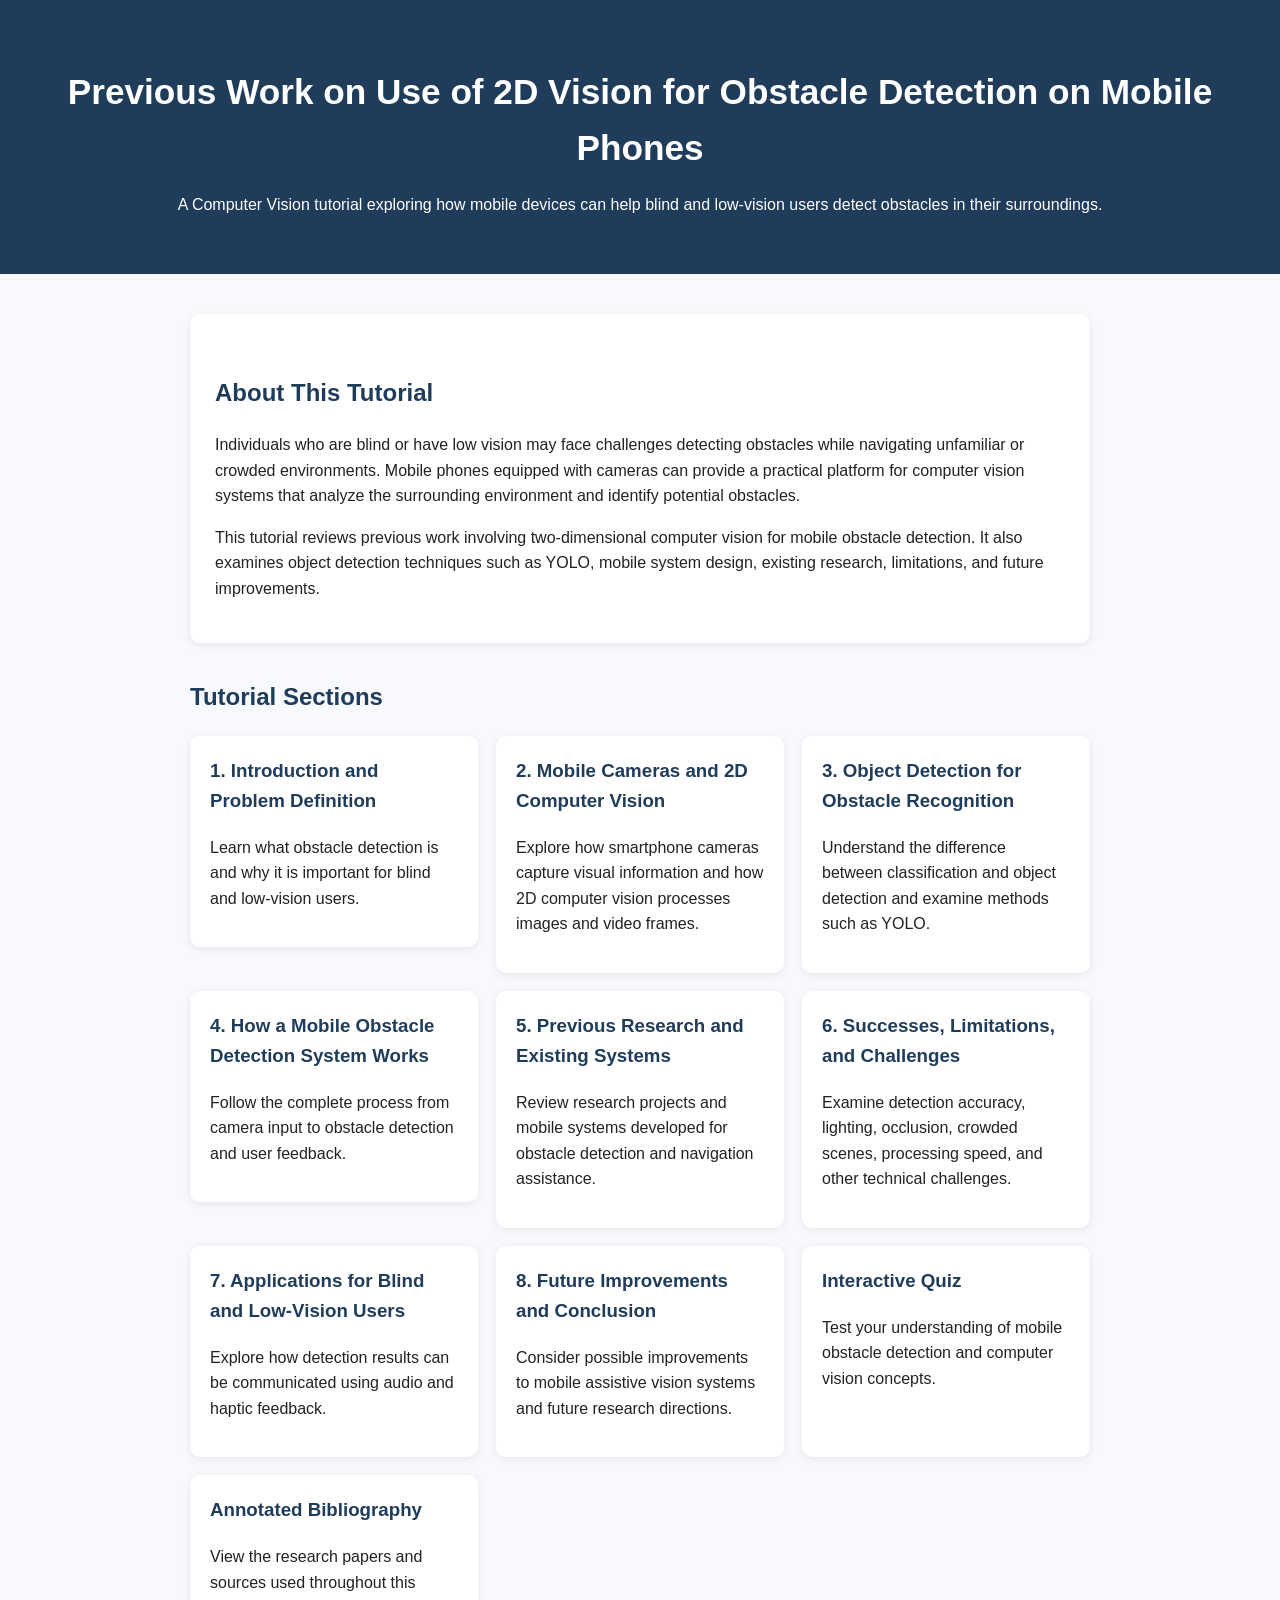
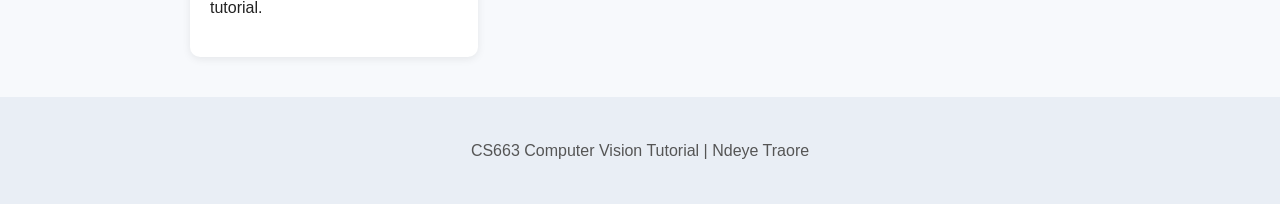
==== index.html @ 7481a4a6 "Update index.html" ====
<!DOCTYPE html>
<html lang="en">
<head>
  <meta charset="UTF-8">
  <meta name="viewport" content="width=device-width, initial-scale=1.0">

  <title>2D Vision for Mobile Obstacle Detection</title>

  <link rel="stylesheet" href="style.css">
</head>

<body>

  <header>
    <h1>Previous Work on Use of 2D Vision for Obstacle Detection on Mobile Phones</h1>

    <p>
      A Computer Vision tutorial exploring how mobile devices can help
      blind and low-vision users detect obstacles in their surroundings.
    </p>
  </header>

  <main>

    <section class="intro">
      <h2>About This Tutorial</h2>

      <p>
        Individuals who are blind or have low vision may face challenges
        detecting obstacles while navigating unfamiliar or crowded
        environments. Mobile phones equipped with cameras can provide a
        practical platform for computer vision systems that analyze the
        surrounding environment and identify potential obstacles.
      </p>

      <p>
        This tutorial reviews previous work involving two-dimensional
        computer vision for mobile obstacle detection. It also examines
        object detection techniques such as YOLO, mobile system design,
        existing research, limitations, and future improvements.
      </p>
    </section>

    <h2>Tutorial Sections</h2>

    <div class="sections">

      <a href="introduction.html" class="card-link">
        <div class="section-card">
          <h3>1. Introduction and Problem Definition</h3>
          <p>
            Learn what obstacle detection is and why it is important for
            blind and low-vision users.
          </p>
        </div>
      </a>

      <a href="mobile-vision.html" class="card-link">
  <div class="section-card">
    <h3>2. Mobile Cameras and 2D Computer Vision</h3>
    <p>
      Explore how smartphone cameras capture visual information and
      how 2D computer vision processes images and video frames.
    </p>
  </div>
</a>

      <a href="object-detection.html" class="card-link">
  <div class="section-card">
    <h3>3. Object Detection for Obstacle Recognition</h3>
    <p>
      Understand the difference between classification and object
      detection and examine methods such as YOLO.
    </p>
  </div>
</a>

      <a href="system-workflow.html" class="card-link">
  <div class="section-card">
    <h3>4. How a Mobile Obstacle Detection System Works</h3>
    <p>
      Follow the complete process from camera input to obstacle
      detection and user feedback.
    </p>
  </div>
</a>

      <a href="previous-research.html" class="card-link">
  <div class="section-card">
    <h3>5. Previous Research and Existing Systems</h3>
    <p>
      Review research projects and mobile systems developed for
      obstacle detection and navigation assistance.
    </p>
  </div>
</a>

      <div class="section-card">
        <h3>6. Successes, Limitations, and Challenges</h3>
        <p>
          Examine detection accuracy, lighting, occlusion, crowded scenes,
          processing speed, and other technical challenges.
        </p>
      </div>

      <div class="section-card">
        <h3>7. Applications for Blind and Low-Vision Users</h3>
        <p>
          Explore how detection results can be communicated using audio
          and haptic feedback.
        </p>
      </div>

      <div class="section-card">
        <h3>8. Future Improvements and Conclusion</h3>
        <p>
          Consider possible improvements to mobile assistive vision
          systems and future research directions.
        </p>
      </div>

      <div class="section-card">
        <h3>Interactive Quiz</h3>
        <p>
          Test your understanding of mobile obstacle detection and
          computer vision concepts.
        </p>
      </div>

      <div class="section-card">
        <h3>Annotated Bibliography</h3>
        <p>
          View the research papers and sources used throughout this
          tutorial.
        </p>
      </div>

    </div>

  </main>

  <footer>
    <p>CS663 Computer Vision Tutorial | Ndeye Traore</p>
  </footer>

</body>
</html>
---- style.css ----
body {
  font-family: Arial, sans-serif;
  margin: 0;
  background-color: #f7f9fc;
  color: #222;
  line-height: 1.6;
}

header {
  background-color: #1f3c5b;
  color: white;
  padding: 40px 20px;
  text-align: center;
}

header h1 {
  margin-bottom: 10px;
  font-size: 2.2rem;
}

main {
  max-width: 900px;
  margin: 40px auto;
  padding: 0 20px;
}

h2 {
  color: #1f3c5b;
  margin-top: 35px;
}

.intro {
  background: white;
  padding: 25px;
  border-radius: 10px;
  box-shadow: 0 2px 8px rgba(0, 0, 0, 0.08);
}

.sections {
  display: grid;
  grid-template-columns: repeat(auto-fit, minmax(250px, 1fr));
  gap: 18px;
  margin-top: 20px;
}

.section-card {
  background: white;
  padding: 20px;
  border-radius: 10px;
  box-shadow: 0 2px 8px rgba(0, 0, 0, 0.08);
}

.section-card h3 {
  color: #1f3c5b;
  margin-top: 0;
}

footer {
  text-align: center;
  padding: 25px;
  margin-top: 40px;
  background-color: #e9eef5;
  color: #555;
}


.card-link {
  text-decoration: none;
  color: inherit;
}

.card-link:visited {
  color: inherit;
}

.card-link .section-card {
  transition: transform 0.2s ease, box-shadow 0.2s ease;
}

.card-link .section-card h3,
.card-link .section-card p {
  text-decoration: none;
}


.card-link:hover .section-card {
  transform: translateY(-4px);
  box-shadow: 0 5px 15px rgba(0, 0, 0, 0.15);
}

.card-link:hover .section-card h3 {
  text-decoration: underline;
}
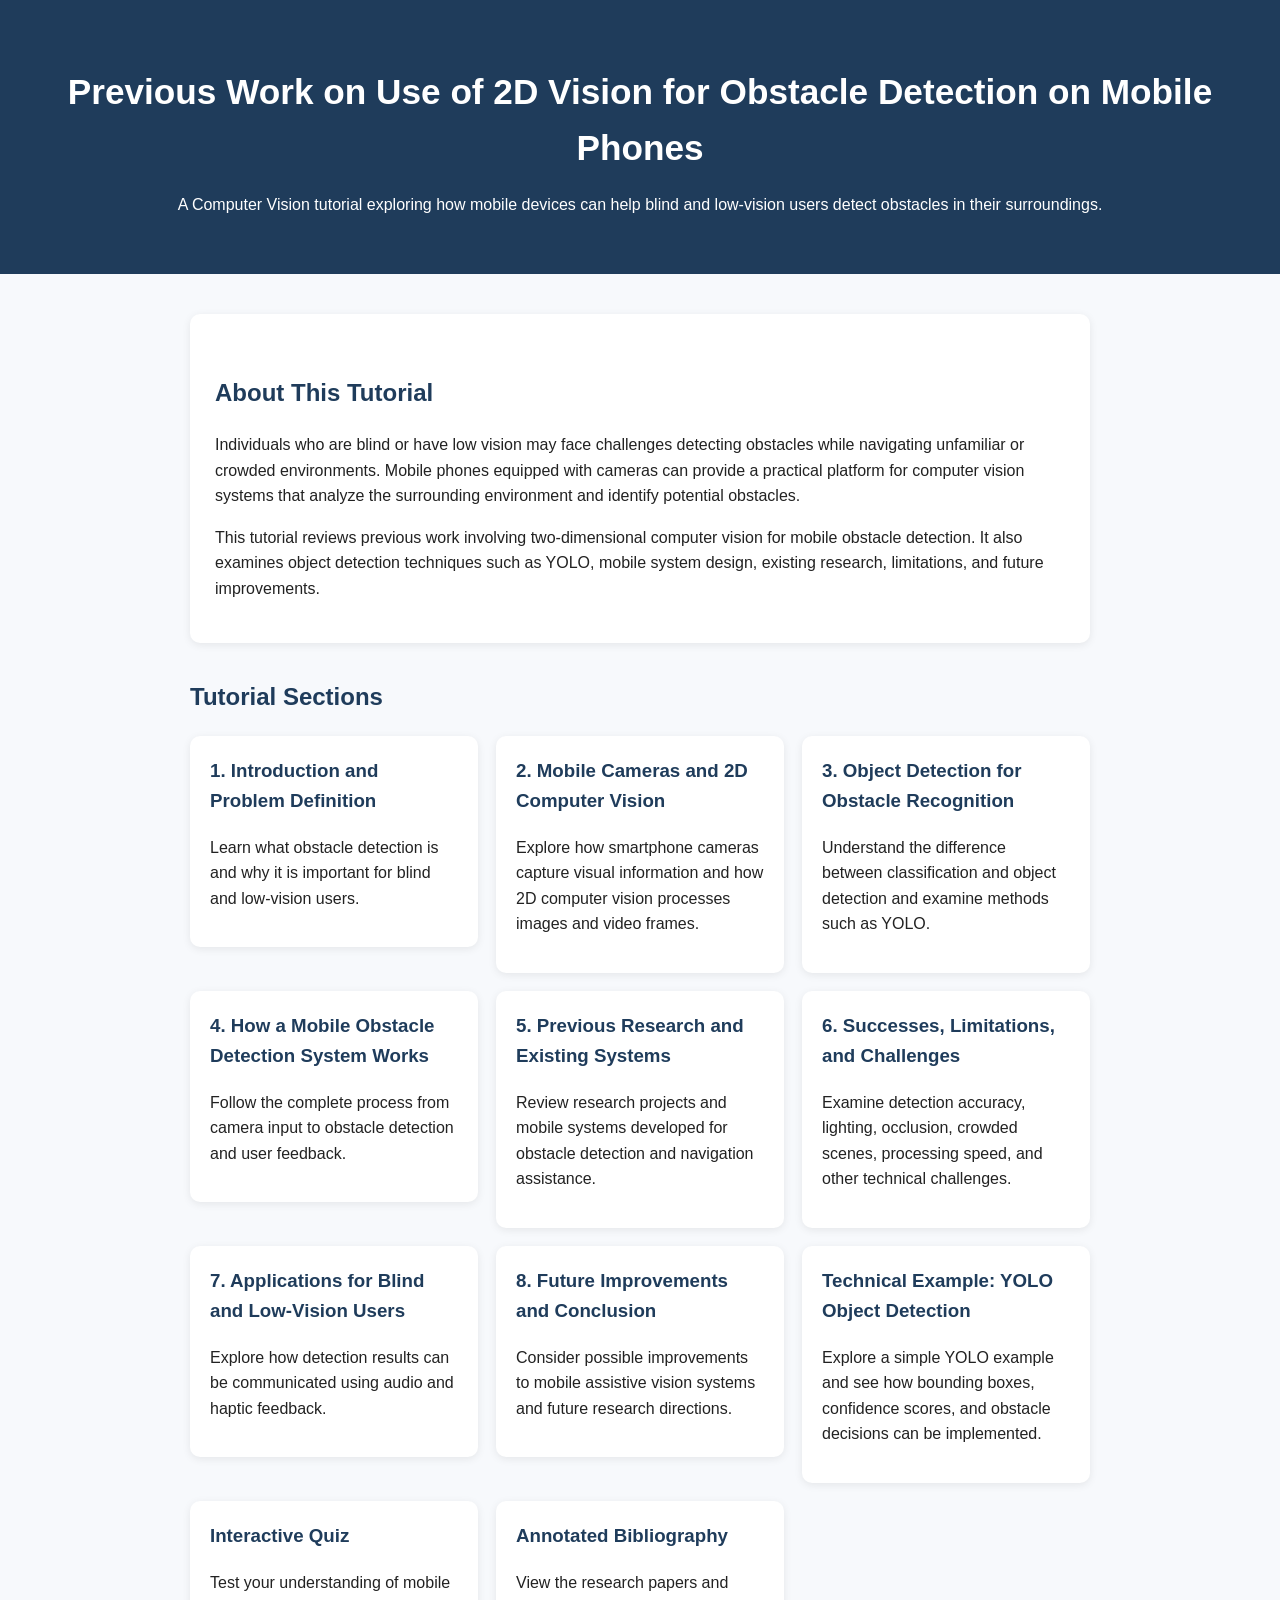
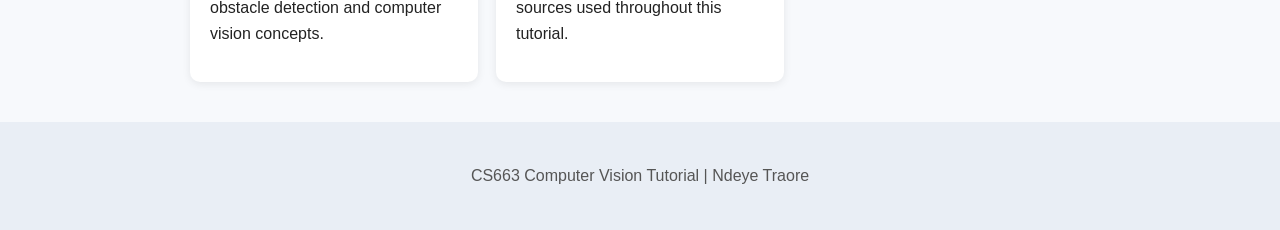
==== commit 1a2fefd8: "Update index.html" ====
--- a/index.html
+++ b/index.html
@@ -95,30 +95,46 @@
   </div>
 </a>
 
-      <div class="section-card">
-        <h3>6. Successes, Limitations, and Challenges</h3>
-        <p>
-          Examine detection accuracy, lighting, occlusion, crowded scenes,
-          processing speed, and other technical challenges.
-        </p>
-      </div>
+      <a href="limitations-challenges.html" class="card-link">
+  <div class="section-card">
+    <h3>6. Successes, Limitations, and Challenges</h3>
+    <p>
+      Examine detection accuracy, lighting, occlusion, crowded scenes,
+      processing speed, and other technical challenges.
+    </p>
+  </div>
+</a>
 
-      <div class="section-card">
-        <h3>7. Applications for Blind and Low-Vision Users</h3>
-        <p>
-          Explore how detection results can be communicated using audio
-          and haptic feedback.
-        </p>
-      </div>
+      <a href="applications.html" class="card-link">
+  <div class="section-card">
+    <h3>7. Applications for Blind and Low-Vision Users</h3>
+    <p>
+      Explore how detection results can be communicated using audio
+      and haptic feedback.
+    </p>
+  </div>
+</a>
 
-      <div class="section-card">
-        <h3>8. Future Improvements and Conclusion</h3>
-        <p>
-          Consider possible improvements to mobile assistive vision
-          systems and future research directions.
-        </p>
-      </div>
+      <a href="future-conclusion.html" class="card-link">
+  <div class="section-card">
+    <h3>8. Future Improvements and Conclusion</h3>
+    <p>
+      Consider possible improvements to mobile assistive vision
+      systems and future research directions.
+    </p>
+  </div>
+</a>
 
+<a href="technical-example.html" class="card-link">
+  <div class="section-card">
+    <h3>Technical Example: YOLO Object Detection</h3>
+    <p>
+      Explore a simple YOLO example and see how bounding boxes,
+      confidence scores, and obstacle decisions can be implemented.
+    </p>
+  </div>
+</a>
+      
       <div class="section-card">
         <h3>Interactive Quiz</h3>
         <p>
@@ -127,13 +143,15 @@
         </p>
       </div>
 
-      <div class="section-card">
-        <h3>Annotated Bibliography</h3>
-        <p>
-          View the research papers and sources used throughout this
-          tutorial.
-        </p>
-      </div>
+     <a href="bibliography.html" class="card-link">
+  <div class="section-card">
+    <h3>Annotated Bibliography</h3>
+    <p>
+      View the research papers and sources used throughout this
+      tutorial.
+    </p>
+  </div>
+</a>
 
     </div>
 
--- a/style.css
+++ b/style.css
@@ -91,3 +91,14 @@
 .card-link:hover .section-card h3 {
   text-decoration: underline;
 }
+pre {
+  background-color: #f1f4f8;
+  padding: 18px;
+  border-radius: 8px;
+  overflow-x: auto;
+  border-left: 4px solid #1f3c5b;
+}
+
+code {
+  font-family: "Courier New", monospace;
+}
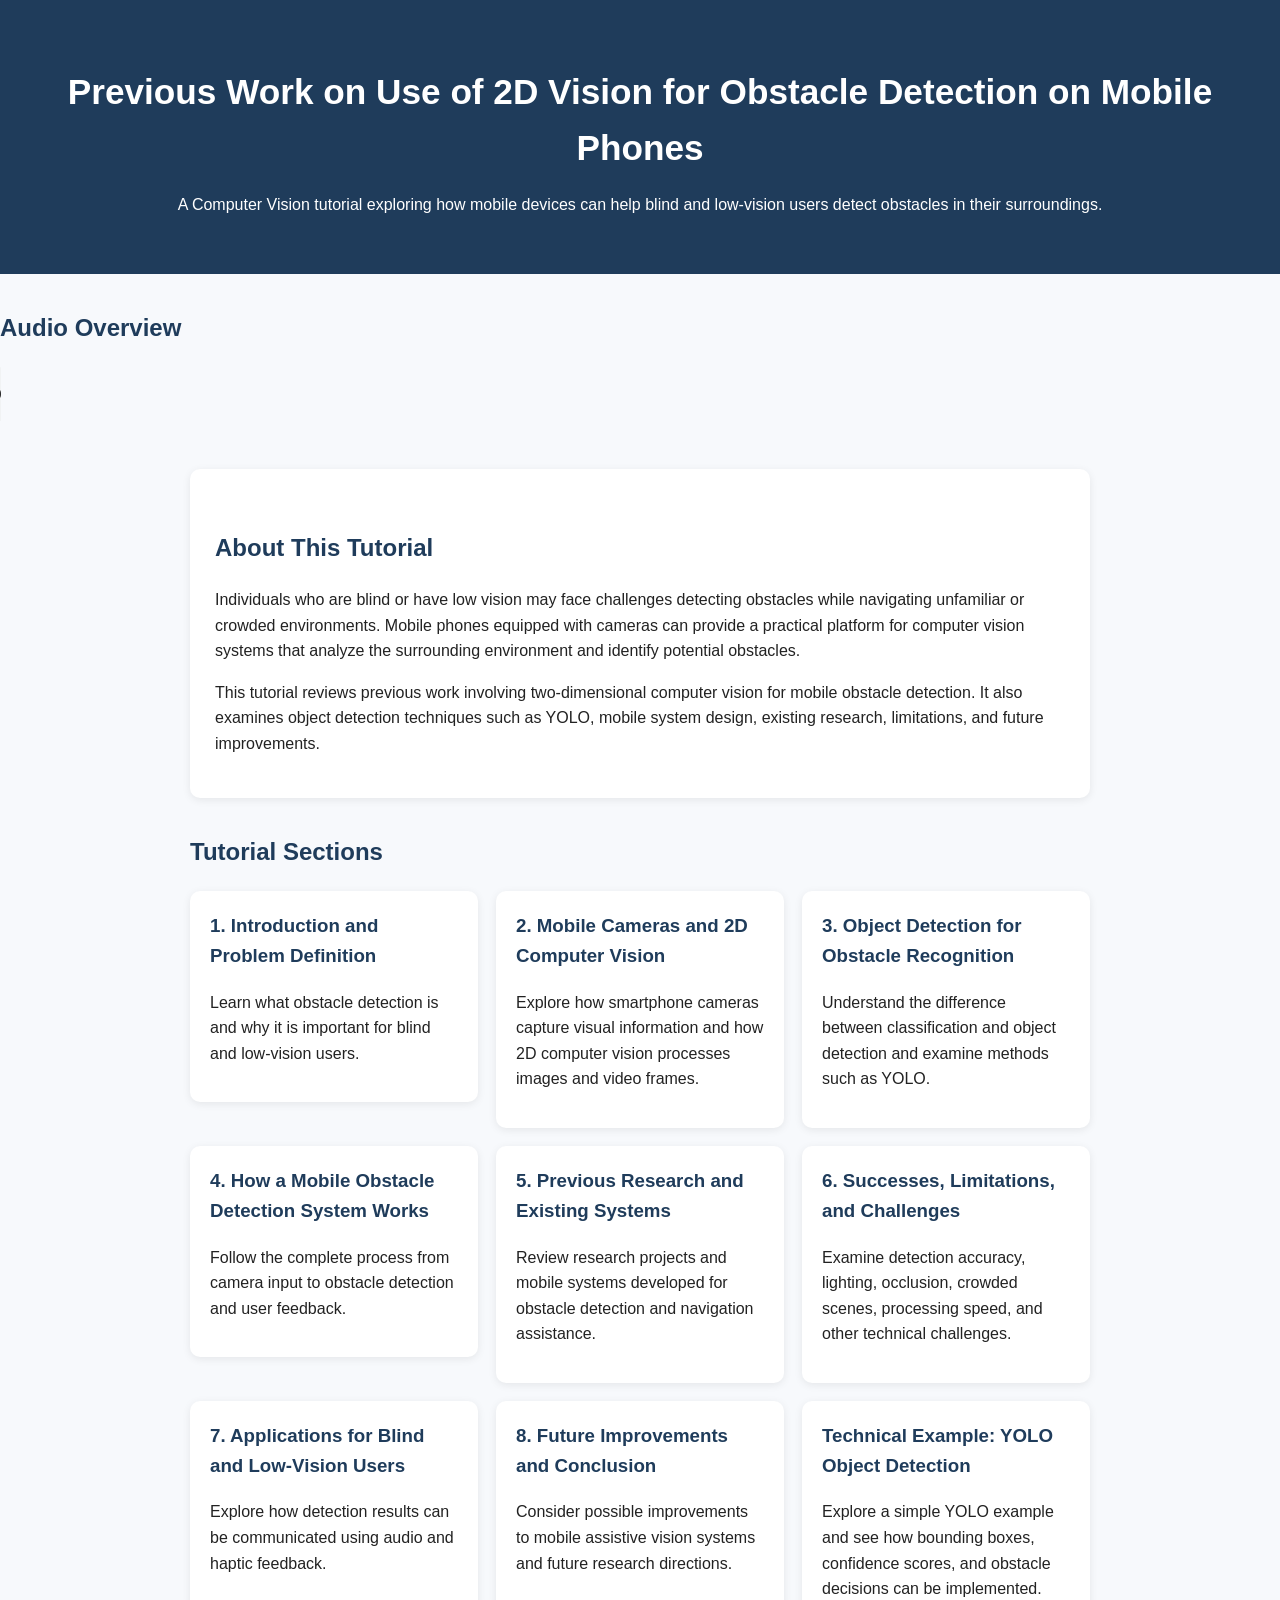
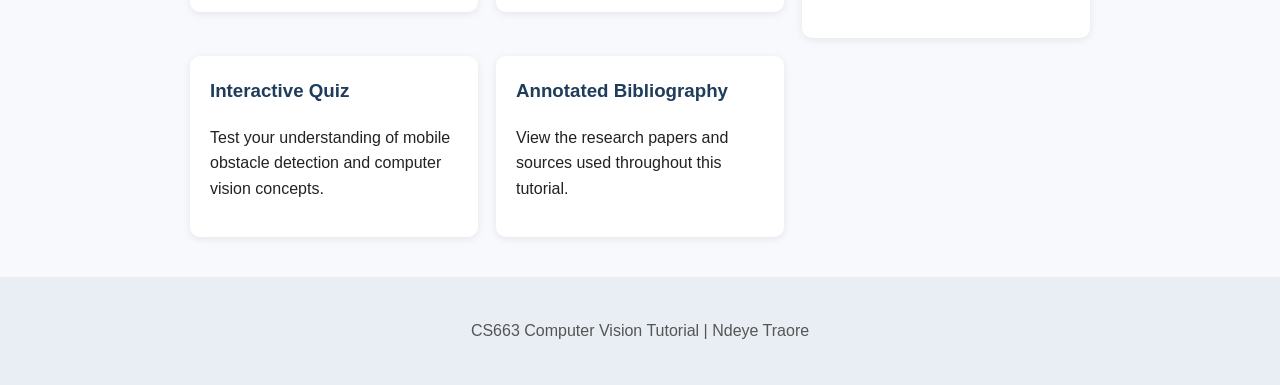
==== commit 939b56a1: "Update index.html" ====
--- a/index.html
+++ b/index.html
@@ -20,6 +20,15 @@
     </p>
   </header>
 
+  <section class="audio-section">
+  <h2>Audio Overview</h2>
+
+  <audio controls>
+    <source src="Homepage.m4a" type="audio/mp4">
+    Your browser does not support the audio element.
+  </audio>
+</section>
+  
   <main>
 
     <section class="intro">
@@ -135,13 +144,15 @@
   </div>
 </a>
       
-      <div class="section-card">
-        <h3>Interactive Quiz</h3>
-        <p>
-          Test your understanding of mobile obstacle detection and
-          computer vision concepts.
-        </p>
-      </div>
+     <a href="quiz.html" class="card-link">
+  <div class="section-card">
+    <h3>Interactive Quiz</h3>
+    <p>
+      Test your understanding of mobile obstacle detection and
+      computer vision concepts.
+    </p>
+  </div>
+</a>
 
      <a href="bibliography.html" class="card-link">
   <div class="section-card">
--- a/style.css
+++ b/style.css
@@ -102,3 +102,42 @@
 code {
   font-family: "Courier New", monospace;
 }
+.tutorial-figure {
+  margin: 30px 0;
+  text-align: center;
+}
+
+.tutorial-figure img {
+  width: 60%;
+  max-width: 450px;
+  height: auto;
+  border-radius: 10px;
+}
+
+.tutorial-figure figcaption {
+  margin-top: 10px;
+  font-size: 0.9rem;
+  color: #555;
+  font-style: italic;
+  line-height: 1.5;
+}
+button {
+  background-color: #1f3c5b;
+  color: white;
+  border: none;
+  padding: 12px 20px;
+  border-radius: 8px;
+  font-size: 1rem;
+  cursor: pointer;
+}
+
+button:hover {
+  background-color: #16304a;
+}
+
+#quizResult {
+  margin-top: 25px;
+  padding: 15px;
+  background-color: #f1f4f8;
+  border-radius: 8px;
+}
